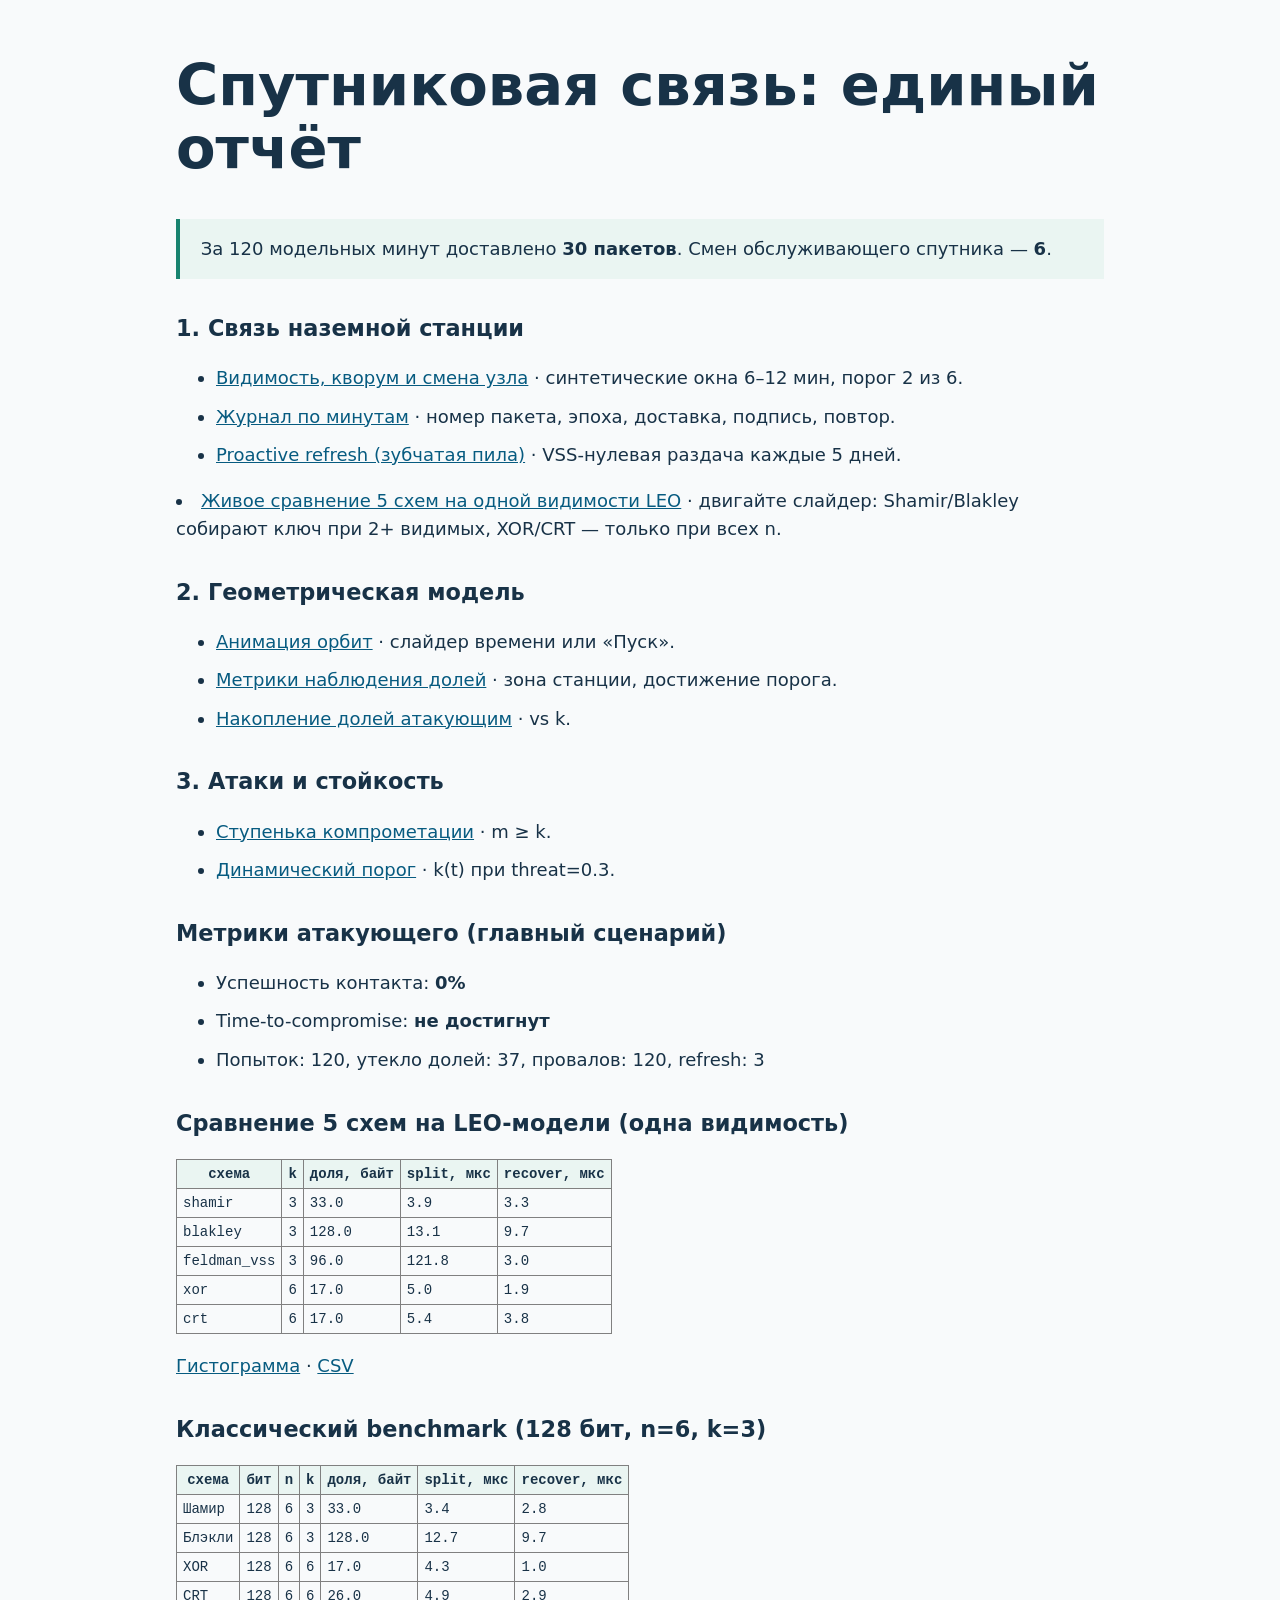
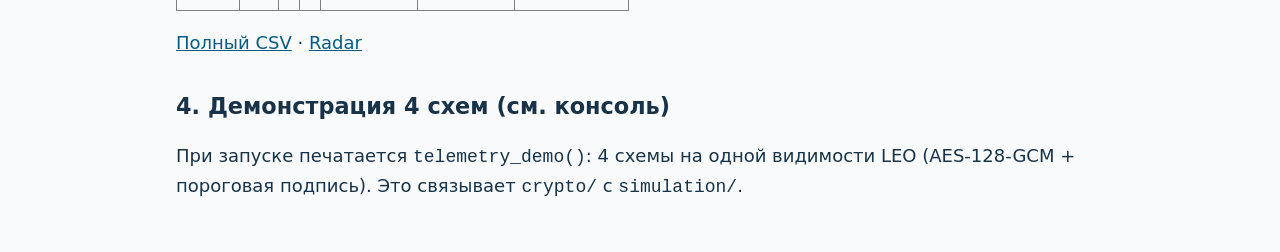
==== src/satellite_key_management/results/index.html @ 53762fa7 "feat: фиксы, доработка итд" ====
<!doctype html>
<html lang="ru"><meta charset="utf-8"><meta name="viewport" content="width=device-width, initial-scale=1">
<title>Спутниковая связь — итоговый отчёт</title>
<style>
body{max-width:58rem;margin:6vh auto;padding:0 1.4rem;font:18px/1.55 system-ui;color:#183247;background:#f8fafb}
h1{font-size:clamp(2rem,5vw,3.6rem);line-height:1.1} h2{margin-top:2rem;font-size:1.4rem}
a{color:#075b80} li{margin:.65rem 0} .metric{padding:1rem 1.3rem;border-left:4px solid #18836f;background:#eaf5f2}
table{font:14px monospace;margin:.6rem 0} th{background:#eaf5f2}
</style><main><h1>Спутниковая связь: единый отчёт</h1>
<p class="metric">За 120 модельных минут доставлено <b>30 пакетов</b>.
Смен обслуживающего спутника — <b>6</b>.</p>

<h2>1. Связь наземной станции</h2><ul>
<li><a href="contacts.html">Видимость, кворум и смена узла</a> · синтетические окна 6–12 мин, порог 2 из 6.</li>
<li><a href="contacts.csv">Журнал по минутам</a> · номер пакета, эпоха, доставка, подпись, повтор.</li>
<li><a href="refresh.png">Proactive refresh (зубчатая пила)</a> · VSS-нулевая раздача каждые 5 дней.</li>
</ul>

<li><a href="schemes_on_leo_live.html">Живое сравнение 5 схем на одной видимости LEO</a>
    · двигайте слайдер: Shamir/Blakley собирают ключ при 2+ видимых, XOR/CRT — только при всех n.</li>


<h2>2. Геометрическая модель</h2><ul>
<li><a href="simulation_3d.html">Анимация орбит</a> · слайдер времени или «Пуск».</li>
<li><a href="metrics_dashboard.html">Метрики наблюдения долей</a> · зона станции, достижение порога.</li>
<li><a href="attacker_accumulation.png">Накопление долей атакующим</a> · vs k.</li>
</ul>

<h2>3. Атаки и стойкость</h2><ul>
<li><a href="compromise_step.png">Ступенька компрометации</a> · m ≥ k.</li>
<li><a href="dynamic_k.png">Динамический порог</a> · k(t) при threat=0.3.</li>
</ul>

<h2>Метрики атакующего (главный сценарий)</h2>
<ul>
<li>Успешность контакта: <b>0%</b></li>
<li>Time-to-compromise: <b>не достигнут</b></li>
<li>Попыток: 120, утекло долей: 37,
    провалов: 120, refresh: 3</li>
</ul>


<h2>Сравнение 5 схем на LEO-модели (одна видимость)</h2>
<table border="1" cellpadding="6" style="border-collapse:collapse">
<tr><th>схема</th><th>k</th><th>доля, байт</th><th>split, мкс</th><th>recover, мкс</th></tr>
<tr><td>shamir</td><td>3</td><td>33.0</td><td>3.9</td><td>3.3</td></tr><tr><td>blakley</td><td>3</td><td>128.0</td><td>13.1</td><td>9.7</td></tr><tr><td>feldman_vss</td><td>3</td><td>96.0</td><td>121.8</td><td>3.0</td></tr><tr><td>xor</td><td>6</td><td>17.0</td><td>5.0</td><td>1.9</td></tr><tr><td>crt</td><td>6</td><td>17.0</td><td>5.4</td><td>3.8</td></tr>
</table>
<p><a href="schemes_on_leo.png">Гистограмма</a> · <a href="schemes_on_leo.csv">CSV</a></p>


<h2>Классический benchmark (128 бит, n=6, k=3)</h2>
<table border="1" cellpadding="6" style="border-collapse:collapse">
<tr><th>схема</th><th>бит</th><th>n</th><th>k</th><th>доля, байт</th>
<th>split, мкс</th><th>recover, мкс</th></tr>
<tr><td>Шамир</td><td>128</td><td>6</td><td>3</td><td>33.0</td><td>3.4</td><td>2.8</td></tr><tr><td>Блэкли</td><td>128</td><td>6</td><td>3</td><td>128.0</td><td>12.7</td><td>9.7</td></tr><tr><td>XOR</td><td>128</td><td>6</td><td>6</td><td>17.0</td><td>4.3</td><td>1.0</td></tr><tr><td>CRT</td><td>128</td><td>6</td><td>6</td><td>26.0</td><td>4.9</td><td>2.9</td></tr>
</table>
<p><a href="benchmark.csv">Полный CSV</a> · <a href="radar.png">Radar</a></p>




<h2>4. Демонстрация 4 схем (см. консоль)</h2>
<p>При запуске печатается <code>telemetry_demo()</code>: 4 схемы на одной видимости LEO
(AES-128-GCM + пороговая подпись). Это связывает <code>crypto/</code> с <code>simulation/</code>.</p>
</main></html>
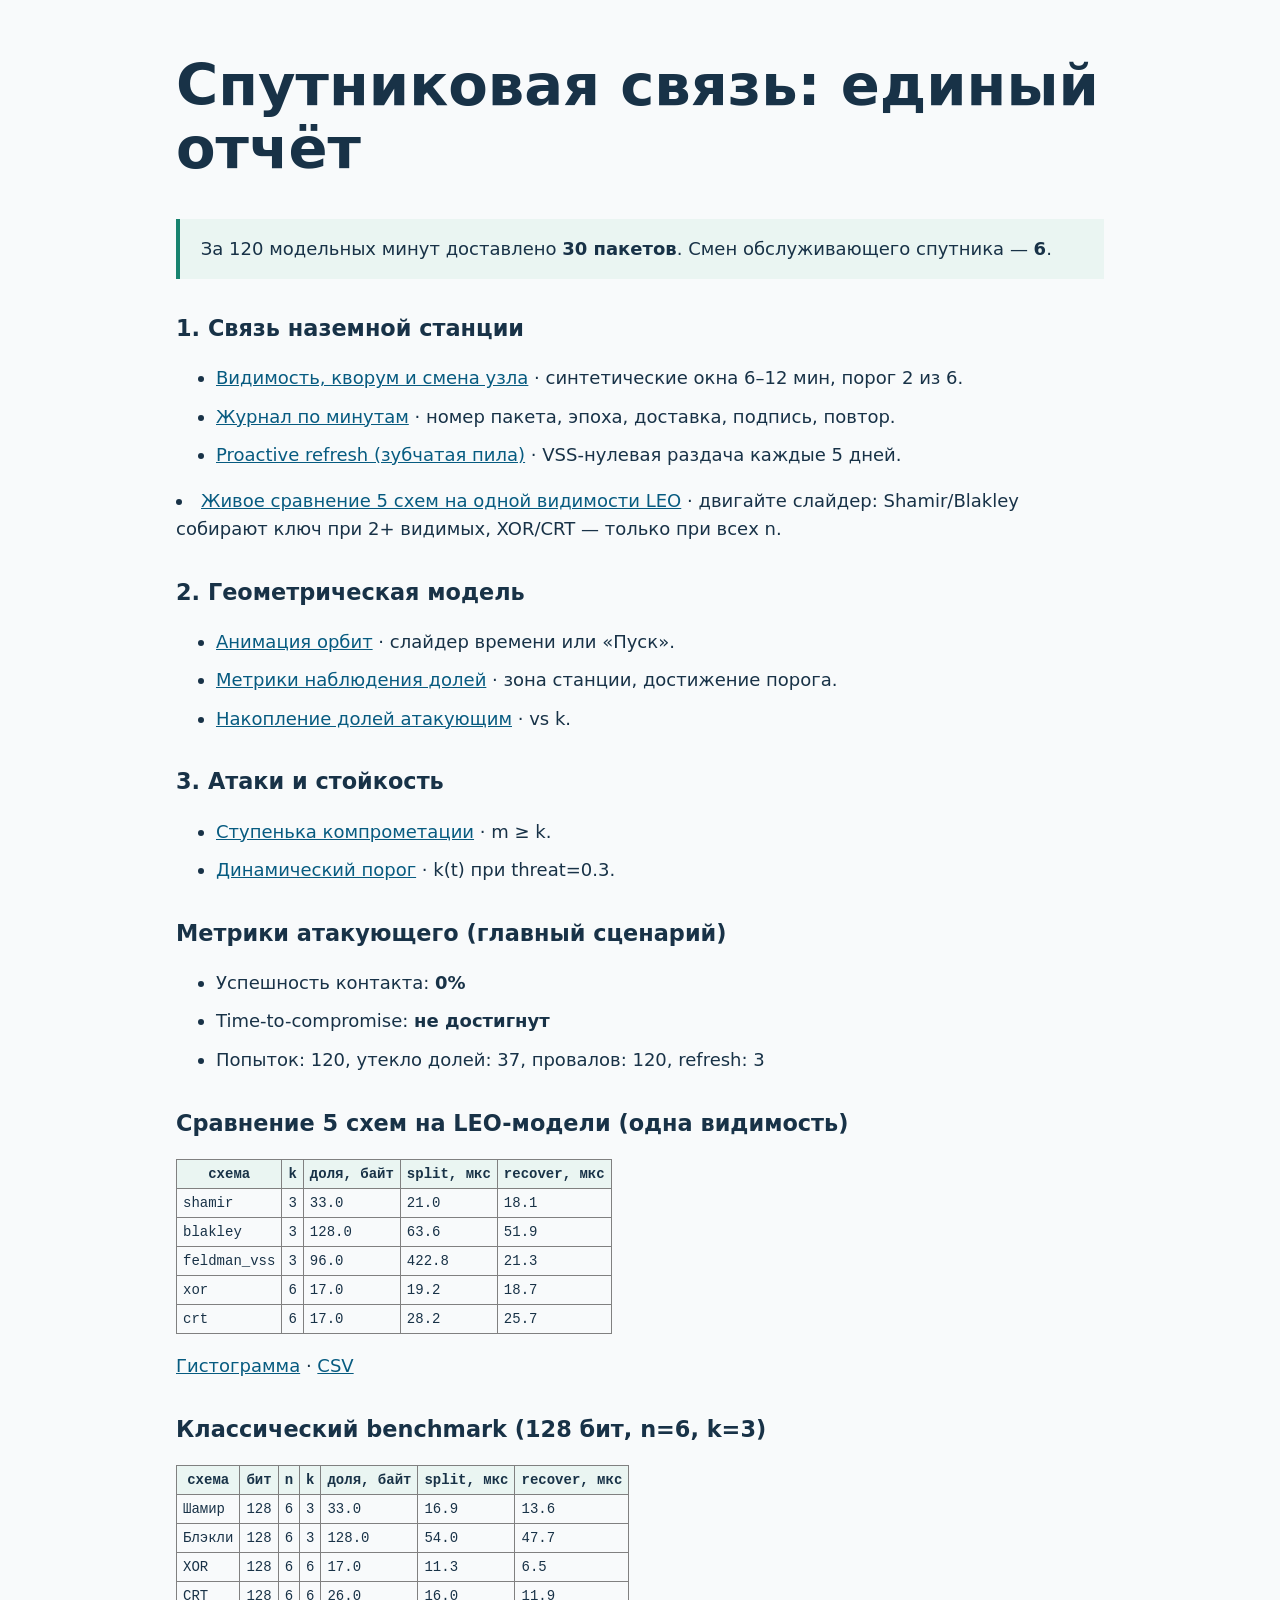
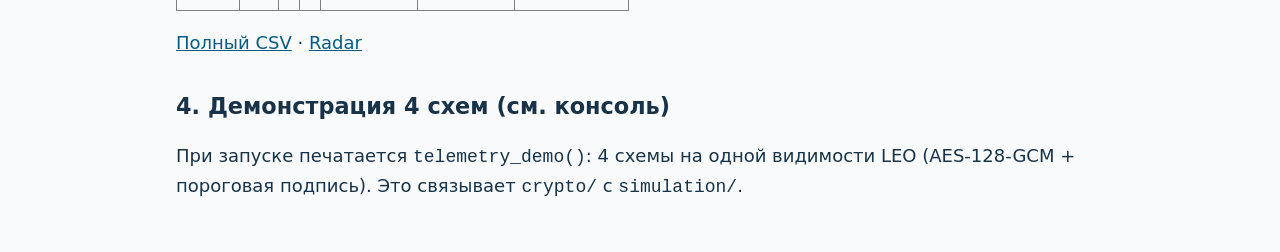
==== commit 21625df8: "Fix feldman vss; fix reports and visualization" ====
--- a/src/satellite_key_management/results/index.html
+++ b/src/satellite_key_management/results/index.html
@@ -43,7 +43,7 @@
 <h2>Сравнение 5 схем на LEO-модели (одна видимость)</h2>
 <table border="1" cellpadding="6" style="border-collapse:collapse">
 <tr><th>схема</th><th>k</th><th>доля, байт</th><th>split, мкс</th><th>recover, мкс</th></tr>
-<tr><td>shamir</td><td>3</td><td>33.0</td><td>3.9</td><td>3.3</td></tr><tr><td>blakley</td><td>3</td><td>128.0</td><td>13.1</td><td>9.7</td></tr><tr><td>feldman_vss</td><td>3</td><td>96.0</td><td>121.8</td><td>3.0</td></tr><tr><td>xor</td><td>6</td><td>17.0</td><td>5.0</td><td>1.9</td></tr><tr><td>crt</td><td>6</td><td>17.0</td><td>5.4</td><td>3.8</td></tr>
+<tr><td>shamir</td><td>3</td><td>33.0</td><td>21.0</td><td>18.1</td></tr><tr><td>blakley</td><td>3</td><td>128.0</td><td>63.6</td><td>51.9</td></tr><tr><td>feldman_vss</td><td>3</td><td>96.0</td><td>422.8</td><td>21.3</td></tr><tr><td>xor</td><td>6</td><td>17.0</td><td>19.2</td><td>18.7</td></tr><tr><td>crt</td><td>6</td><td>17.0</td><td>28.2</td><td>25.7</td></tr>
 </table>
 <p><a href="schemes_on_leo.png">Гистограмма</a> · <a href="schemes_on_leo.csv">CSV</a></p>
 
@@ -52,7 +52,7 @@
 <table border="1" cellpadding="6" style="border-collapse:collapse">
 <tr><th>схема</th><th>бит</th><th>n</th><th>k</th><th>доля, байт</th>
 <th>split, мкс</th><th>recover, мкс</th></tr>
-<tr><td>Шамир</td><td>128</td><td>6</td><td>3</td><td>33.0</td><td>3.4</td><td>2.8</td></tr><tr><td>Блэкли</td><td>128</td><td>6</td><td>3</td><td>128.0</td><td>12.7</td><td>9.7</td></tr><tr><td>XOR</td><td>128</td><td>6</td><td>6</td><td>17.0</td><td>4.3</td><td>1.0</td></tr><tr><td>CRT</td><td>128</td><td>6</td><td>6</td><td>26.0</td><td>4.9</td><td>2.9</td></tr>
+<tr><td>Шамир</td><td>128</td><td>6</td><td>3</td><td>33.0</td><td>16.9</td><td>13.6</td></tr><tr><td>Блэкли</td><td>128</td><td>6</td><td>3</td><td>128.0</td><td>54.0</td><td>47.7</td></tr><tr><td>XOR</td><td>128</td><td>6</td><td>6</td><td>17.0</td><td>11.3</td><td>6.5</td></tr><tr><td>CRT</td><td>128</td><td>6</td><td>6</td><td>26.0</td><td>16.0</td><td>11.9</td></tr>
 </table>
 <p><a href="benchmark.csv">Полный CSV</a> · <a href="radar.png">Radar</a></p>
 
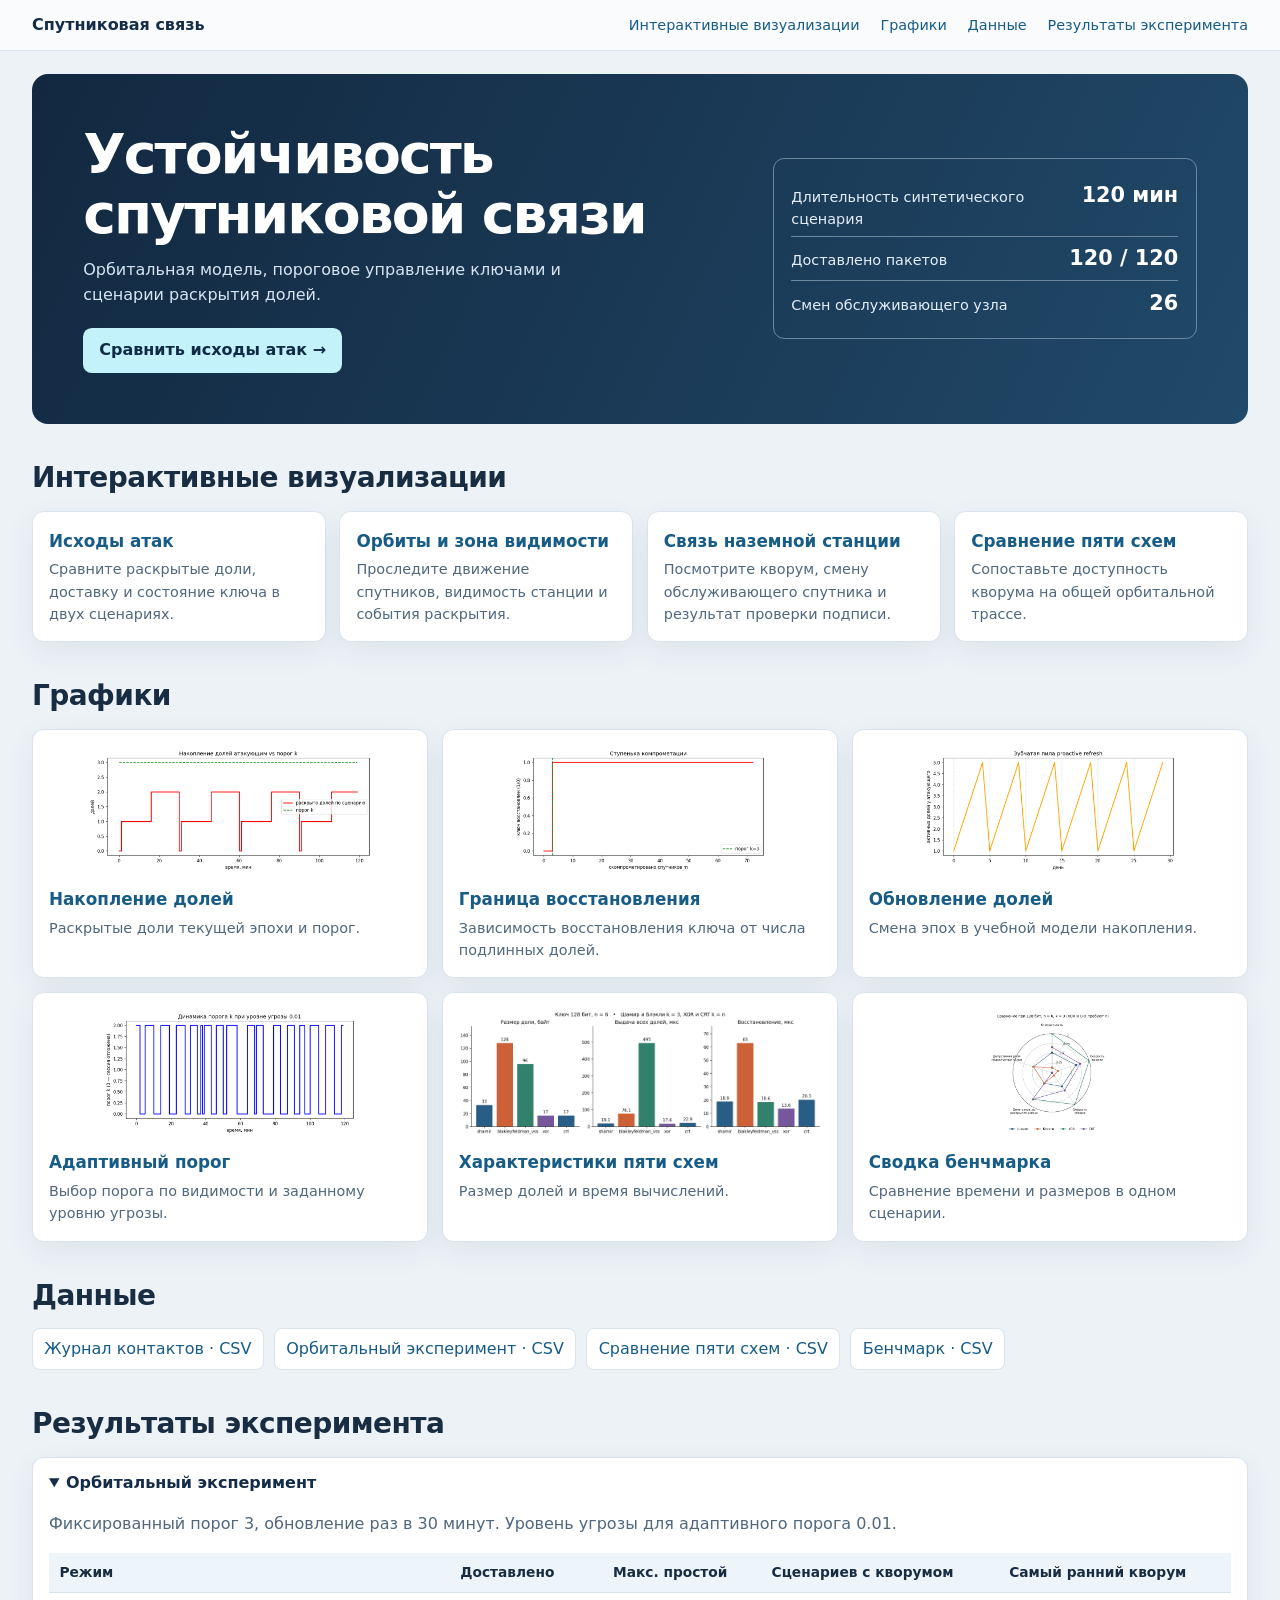
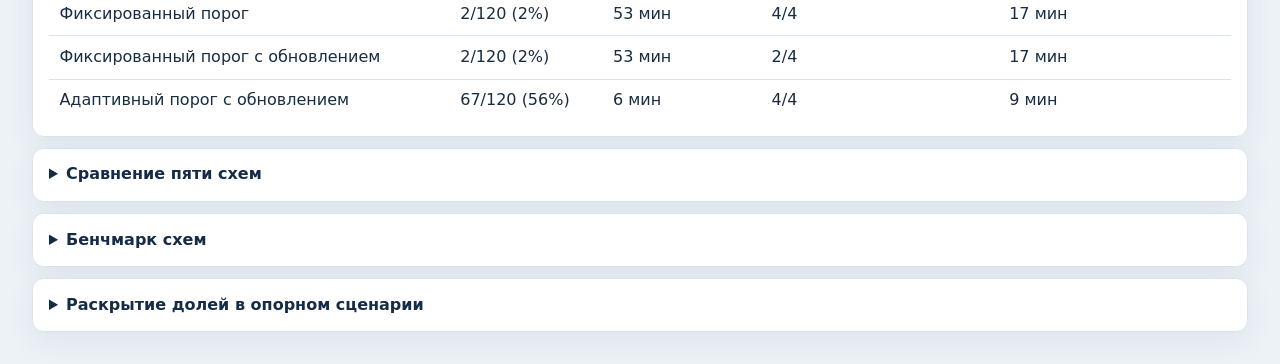
==== commit 121953bd: "Interface update" ====
--- a/src/satellite_key_management/results/index.html
+++ b/src/satellite_key_management/results/index.html
@@ -1,65 +1,54 @@
 <!doctype html>
-<html lang="ru"><meta charset="utf-8"><meta name="viewport" content="width=device-width, initial-scale=1">
-<title>Спутниковая связь — итоговый отчёт</title>
-<style>
-body{max-width:58rem;margin:6vh auto;padding:0 1.4rem;font:18px/1.55 system-ui;color:#183247;background:#f8fafb}
-h1{font-size:clamp(2rem,5vw,3.6rem);line-height:1.1} h2{margin-top:2rem;font-size:1.4rem}
-a{color:#075b80} li{margin:.65rem 0} .metric{padding:1rem 1.3rem;border-left:4px solid #18836f;background:#eaf5f2}
-table{font:14px monospace;margin:.6rem 0} th{background:#eaf5f2}
-</style><main><h1>Спутниковая связь: единый отчёт</h1>
-<p class="metric">За 120 модельных минут доставлено <b>30 пакетов</b>.
-Смен обслуживающего спутника — <b>6</b>.</p>
-
-<h2>1. Связь наземной станции</h2><ul>
-<li><a href="contacts.html">Видимость, кворум и смена узла</a> · синтетические окна 6–12 мин, порог 2 из 6.</li>
-<li><a href="contacts.csv">Журнал по минутам</a> · номер пакета, эпоха, доставка, подпись, повтор.</li>
-<li><a href="refresh.png">Proactive refresh (зубчатая пила)</a> · VSS-нулевая раздача каждые 5 дней.</li>
-</ul>
-
-<li><a href="schemes_on_leo_live.html">Живое сравнение 5 схем на одной видимости LEO</a>
-    · двигайте слайдер: Shamir/Blakley собирают ключ при 2+ видимых, XOR/CRT — только при всех n.</li>
-
-
-<h2>2. Геометрическая модель</h2><ul>
-<li><a href="simulation_3d.html">Анимация орбит</a> · слайдер времени или «Пуск».</li>
-<li><a href="metrics_dashboard.html">Метрики наблюдения долей</a> · зона станции, достижение порога.</li>
-<li><a href="attacker_accumulation.png">Накопление долей атакующим</a> · vs k.</li>
-</ul>
-
-<h2>3. Атаки и стойкость</h2><ul>
-<li><a href="compromise_step.png">Ступенька компрометации</a> · m ≥ k.</li>
-<li><a href="dynamic_k.png">Динамический порог</a> · k(t) при threat=0.3.</li>
-</ul>
-
-<h2>Метрики атакующего (главный сценарий)</h2>
-<ul>
-<li>Успешность контакта: <b>0%</b></li>
-<li>Time-to-compromise: <b>не достигнут</b></li>
-<li>Попыток: 120, утекло долей: 37,
-    провалов: 120, refresh: 3</li>
-</ul>
-
-
-<h2>Сравнение 5 схем на LEO-модели (одна видимость)</h2>
-<table border="1" cellpadding="6" style="border-collapse:collapse">
-<tr><th>схема</th><th>k</th><th>доля, байт</th><th>split, мкс</th><th>recover, мкс</th></tr>
-<tr><td>shamir</td><td>3</td><td>33.0</td><td>21.0</td><td>18.1</td></tr><tr><td>blakley</td><td>3</td><td>128.0</td><td>63.6</td><td>51.9</td></tr><tr><td>feldman_vss</td><td>3</td><td>96.0</td><td>422.8</td><td>21.3</td></tr><tr><td>xor</td><td>6</td><td>17.0</td><td>19.2</td><td>18.7</td></tr><tr><td>crt</td><td>6</td><td>17.0</td><td>28.2</td><td>25.7</td></tr>
-</table>
-<p><a href="schemes_on_leo.png">Гистограмма</a> · <a href="schemes_on_leo.csv">CSV</a></p>
-
-
-<h2>Классический benchmark (128 бит, n=6, k=3)</h2>
-<table border="1" cellpadding="6" style="border-collapse:collapse">
-<tr><th>схема</th><th>бит</th><th>n</th><th>k</th><th>доля, байт</th>
-<th>split, мкс</th><th>recover, мкс</th></tr>
-<tr><td>Шамир</td><td>128</td><td>6</td><td>3</td><td>33.0</td><td>16.9</td><td>13.6</td></tr><tr><td>Блэкли</td><td>128</td><td>6</td><td>3</td><td>128.0</td><td>54.0</td><td>47.7</td></tr><tr><td>XOR</td><td>128</td><td>6</td><td>6</td><td>17.0</td><td>11.3</td><td>6.5</td></tr><tr><td>CRT</td><td>128</td><td>6</td><td>6</td><td>26.0</td><td>16.0</td><td>11.9</td></tr>
-</table>
-<p><a href="benchmark.csv">Полный CSV</a> · <a href="radar.png">Radar</a></p>
-
-
-
-
-<h2>4. Демонстрация 4 схем (см. консоль)</h2>
-<p>При запуске печатается <code>telemetry_demo()</code>: 4 схемы на одной видимости LEO
-(AES-128-GCM + пороговая подпись). Это связывает <code>crypto/</code> с <code>simulation/</code>.</p>
-</main></html>+<html lang="ru">
+<head>
+<meta charset="utf-8">
+<meta name="viewport" content="width=device-width, initial-scale=1">
+<title>Спутниковая связь · Отчёт симуляции</title>
+<link rel="stylesheet" href="report.css">
+</head>
+<body>
+<header class="topbar"><div class="shell">
+<strong>Спутниковая связь</strong><nav aria-label="Разделы отчёта"><a href="#views">Интерактивные визуализации</a><a href="#charts">Графики</a><a href="#data">Данные</a><a href="#results">Результаты эксперимента</a></nav>
+</div></header>
+<main class="shell report">
+<header class="hero">
+<div><h1>Устойчивость спутниковой связи</h1>
+<p>Орбитальная модель, пороговое управление ключами и сценарии раскрытия долей.</p><a class="primary" href="metrics_dashboard.html">Сравнить исходы атак →</a></div>
+<dl aria-label="Результаты синтетического сценария">
+<div><dt>Длительность синтетического сценария</dt><dd>120 мин</dd></div>
+<div><dt>Доставлено пакетов</dt><dd>120 / 120</dd></div>
+<div><dt>Смен обслуживающего узла</dt><dd>26</dd></div>
+</dl>
+</header>
+<section id="views"><h2>Интерактивные визуализации</h2><div class="card-grid"><a class="card" href="metrics_dashboard.html"><strong>Исходы атак</strong><span>Сравните раскрытые доли, доставку и состояние ключа в двух сценариях.</span></a>
+<a class="card" href="simulation_3d.html"><strong>Орбиты и зона видимости</strong><span>Проследите движение спутников, видимость станции и события раскрытия.</span></a>
+<a class="card" href="contacts.html"><strong>Связь наземной станции</strong><span>Посмотрите кворум, смену обслуживающего спутника и результат проверки подписи.</span></a>
+<a class="card" href="schemes_on_leo_live.html"><strong>Сравнение пяти схем</strong><span>Сопоставьте доступность кворума на общей орбитальной трассе.</span></a></div></section><section id="charts"><h2>Графики</h2><div class="card-grid gallery"><a class="card" href="attacker_accumulation.png"><img src="attacker_accumulation.png" alt="" loading="lazy"><strong>Накопление долей</strong><span>Раскрытые доли текущей эпохи и порог.</span></a>
+<a class="card" href="compromise_step.png"><img src="compromise_step.png" alt="" loading="lazy"><strong>Граница восстановления</strong><span>Зависимость восстановления ключа от числа подлинных долей.</span></a>
+<a class="card" href="refresh.png"><img src="refresh.png" alt="" loading="lazy"><strong>Обновление долей</strong><span>Смена эпох в учебной модели накопления.</span></a>
+<a class="card" href="dynamic_k.png"><img src="dynamic_k.png" alt="" loading="lazy"><strong>Адаптивный порог</strong><span>Выбор порога по видимости и заданному уровню угрозы.</span></a>
+<a class="card" href="schemes_on_leo.png"><img src="schemes_on_leo.png" alt="" loading="lazy"><strong>Характеристики пяти схем</strong><span>Размер долей и время вычислений.</span></a>
+<a class="card" href="radar.png"><img src="radar.png" alt="" loading="lazy"><strong>Сводка бенчмарка</strong><span>Сравнение времени и размеров в одном сценарии.</span></a></div></section><section id="data"><h2>Данные</h2><ul class="data-links"><li><a href="contacts.csv">Журнал контактов · CSV</a></li><li><a href="orbital_experiment.csv">Орбитальный эксперимент · CSV</a></li><li><a href="schemes_on_leo.csv">Сравнение пяти схем · CSV</a></li><li><a href="benchmark.csv">Бенчмарк · CSV</a></li></ul></section><section id="results"><h2>Результаты эксперимента</h2><details class="table-card" open>
+<summary>Орбитальный эксперимент</summary><p>Фиксированный порог 3, обновление раз в 30 минут. Уровень угрозы для адаптивного порога 0.01.</p>
+<div class="table-scroll"><table>
+<thead><tr><th scope="col">Режим</th><th scope="col">Доставлено</th><th scope="col">Макс. простой</th><th scope="col">Сценариев с кворумом</th><th scope="col">Самый ранний кворум</th></tr></thead><tbody><tr><td>Фиксированный порог</td><td>2/120 (2%)</td><td>53 мин</td><td>4/4</td><td>17 мин</td></tr><tr><td>Фиксированный порог с обновлением</td><td>2/120 (2%)</td><td>53 мин</td><td>2/4</td><td>17 мин</td></tr><tr><td>Адаптивный порог с обновлением</td><td>67/120 (56%)</td><td>6 мин</td><td>4/4</td><td>9 мин</td></tr></tbody>
+</table></div>
+</details><details class="table-card">
+<summary>Сравнение пяти схем</summary>
+<div class="table-scroll"><table>
+<thead><tr><th scope="col">Схема</th><th scope="col">k</th><th scope="col">Доля, байт</th><th scope="col">Выдача, мкс</th><th scope="col">Восстановление, мкс</th></tr></thead><tbody><tr><td>shamir</td><td>3</td><td>33.0</td><td>19.1</td><td>18.9</td></tr><tr><td>blakley</td><td>3</td><td>128.0</td><td>76.1</td><td>63.0</td></tr><tr><td>feldman_vss</td><td>3</td><td>96.0</td><td>494.5</td><td>18.6</td></tr><tr><td>xor</td><td>6</td><td>17.0</td><td>17.6</td><td>13.6</td></tr><tr><td>crt</td><td>6</td><td>17.0</td><td>22.9</td><td>20.3</td></tr></tbody>
+</table></div>
+</details><details class="table-card">
+<summary>Бенчмарк схем</summary>
+<div class="table-scroll"><table>
+<thead><tr><th scope="col">Схема</th><th scope="col">Бит</th><th scope="col">n</th><th scope="col">k</th><th scope="col">Доля, байт</th><th scope="col">Выдача, мкс</th><th scope="col">Восстановление, мкс</th></tr></thead><tbody><tr><td>Шамир</td><td>128</td><td>6</td><td>3</td><td>33.0</td><td>19.7</td><td>17.6</td></tr><tr><td>Блэкли</td><td>128</td><td>6</td><td>3</td><td>128.0</td><td>78.3</td><td>91.5</td></tr><tr><td>XOR</td><td>128</td><td>6</td><td>6</td><td>17.0</td><td>12.8</td><td>7.5</td></tr><tr><td>CRT</td><td>128</td><td>6</td><td>6</td><td>26.0</td><td>16.9</td><td>13.6</td></tr></tbody>
+</table></div>
+</details><details class="table-card">
+<summary>Раскрытие долей в опорном сценарии</summary>
+<div class="table-scroll"><table>
+<thead><tr><th scope="col">Показатель</th><th scope="col">Результат</th></tr></thead><tbody><tr><td>Первый кворум из раскрытых долей</td><td>За время прогона не достигнут</td></tr><tr><td>Состояние ключа в конце</td><td>Кворум ниже порога</td></tr><tr><td>Доля отсчётов с видимостью и накопленным кворумом</td><td>0%</td></tr><tr><td>Обновлений долей</td><td>3</td></tr></tbody>
+</table></div>
+</details></section>
+</main>
+</body>
+</html>
--- a/src/satellite_key_management/results/report.css
+++ b/src/satellite_key_management/results/report.css
@@ -0,0 +1,82 @@
+:root {
+    color-scheme: light;
+    font: 16px/1.55 system-ui, sans-serif;
+    color: #182d42;
+    background: #edf2f7;
+    --surface: #fff;
+    --muted: #50677d;
+    --line: #d9e3ed;
+    --link: #175c86;
+    --navy: #142c47;
+    --shadow: 0 10px 30px rgba(23, 54, 80, .07);
+}
+
+* { box-sizing: border-box; }
+body { margin: 0; }
+[hidden] { display: none !important; }
+a { color: var(--link); }
+:focus-visible { outline: 3px solid #338cc0; outline-offset: 4px; }
+.shell { width: min(100% - 2rem, 76rem); margin-inline: auto; }
+.shell.wide { max-width: 88rem; width: min(100% - 2rem, 88rem); }
+
+.topbar { background: #f9fbfd; border-bottom: 1px solid var(--line); }
+.topbar .shell { display: flex; flex-wrap: wrap; align-items: center; justify-content: space-between;
+    gap: .4rem 1.5rem; padding-block: .8rem; }
+.topbar a { text-decoration: none; }
+.topbar a:hover { text-decoration: underline; }
+.topbar strong { color: var(--navy); }
+.topbar nav { display: flex; flex-wrap: wrap; gap: .45rem 1.3rem; font-size: .9rem; }
+
+.hero { display: grid; grid-template-columns: minmax(0, 1.55fr) minmax(15rem, 1fr); gap: 2rem;
+    align-items: center; margin-top: 1.4rem; padding: clamp(1.4rem, 4vw, 3.25rem);
+    border-radius: 1rem; color: #fff; background: linear-gradient(115deg, #122840, #214969); }
+.hero h1, .page-heading h1 { margin: 0; font-size: clamp(1.85rem, 4.5vw, 3.45rem);
+    line-height: 1.08; letter-spacing: -.035em; }
+.hero p { margin: .85rem 0 0; max-width: 54ch; color: #d7e5f2; }
+.hero .primary { display: inline-block; margin-top: 1.3rem; padding: .62rem 1rem; border-radius: .55rem;
+    background: #c3f2fa; color: #102b45; font-weight: 700; text-decoration: none; }
+.hero .primary:hover { background: #e5faff; }
+.hero dl { margin: 0; border: 1px solid #6c889e; border-radius: .7rem; padding: .85rem 1.1rem; }
+.hero dl div { display: flex; justify-content: space-between; align-items: baseline; gap: 1rem; padding: .35rem 0; }
+.hero dl div + div { border-top: 1px solid #6c889e; }
+.hero dt { color: #e4eef8; font-size: .9rem; }
+.hero dd { margin: 0; white-space: nowrap; font-size: 1.3rem; font-weight: 700; font-variant-numeric: tabular-nums; }
+
+.report section { margin-block: 2rem; }
+.report h2 { margin: 0 0 .7rem; font-size: clamp(1.25rem, 3vw, 1.75rem); letter-spacing: -.02em; }
+.card-grid { display: grid; grid-template-columns: repeat(auto-fit, minmax(min(100%, 15rem), 1fr)); gap: .85rem; }
+.card { display: flex; flex-direction: column; padding: 1rem; border: 1px solid var(--line);
+    border-radius: .72rem; background: var(--surface); color: inherit; text-decoration: none; box-shadow: var(--shadow); }
+.card:hover { border-color: #78afcb; }
+.card strong { font-size: 1.05rem; color: var(--link); }
+.card span { margin-top: .3rem; color: var(--muted); font-size: .9rem; }
+.card img { display: block; width: 100%; height: 8rem; object-fit: contain; border-radius: .35rem;
+    margin-bottom: .75rem; background: #fff; }
+.gallery { grid-template-columns: repeat(auto-fit, minmax(min(100%, 19rem), 1fr)); }
+.data-links { display: flex; flex-wrap: wrap; gap: .65rem; margin: 0; padding: 0; list-style: none; }
+.data-links a { display: inline-block; background: var(--surface); border: 1px solid var(--line);
+    padding: .48rem .7rem; border-radius: .5rem; text-decoration: none; }
+.data-links a:hover { text-decoration: underline; }
+
+.table-card, .page-heading, .plot-frame, .scenario, .replay { background: var(--surface);
+    border: 1px solid var(--line); border-radius: .72rem; box-shadow: var(--shadow); }
+.table-card { margin: .7rem 0; padding: .85rem 1rem; }
+.table-card summary { cursor: pointer; font-weight: 700; color: var(--navy); }
+.table-card p { color: var(--muted); }
+.table-scroll { overflow-x: auto; }
+table { width: 100%; border-collapse: collapse; text-align: left; font-variant-numeric: tabular-nums; }
+th, td { border-bottom: 1px solid var(--line); padding: .55rem .65rem; }
+thead th { background: #edf4fa; font-size: .86rem; }
+tbody tr:last-child td { border-bottom: 0; }
+
+.page-heading { margin-block: 1.25rem 1rem; padding: clamp(1rem, 3vw, 2rem); }
+.page-heading h1 { font-size: clamp(1.7rem, 4vw, 2.75rem); }
+.page-heading p { max-width: 70ch; margin: .6rem 0 0; color: var(--muted); }
+.plot-frame { margin-block: 1rem 2rem; min-width: 0; overflow: hidden; }
+.dashboard { padding-bottom: 2rem; }
+
+@media (max-width: 44rem) {
+    .hero { grid-template-columns: 1fr; gap: 1rem; }
+    .topbar .shell { padding-block: .65rem; }
+    .report section { margin-block: 1.4rem; }
+}
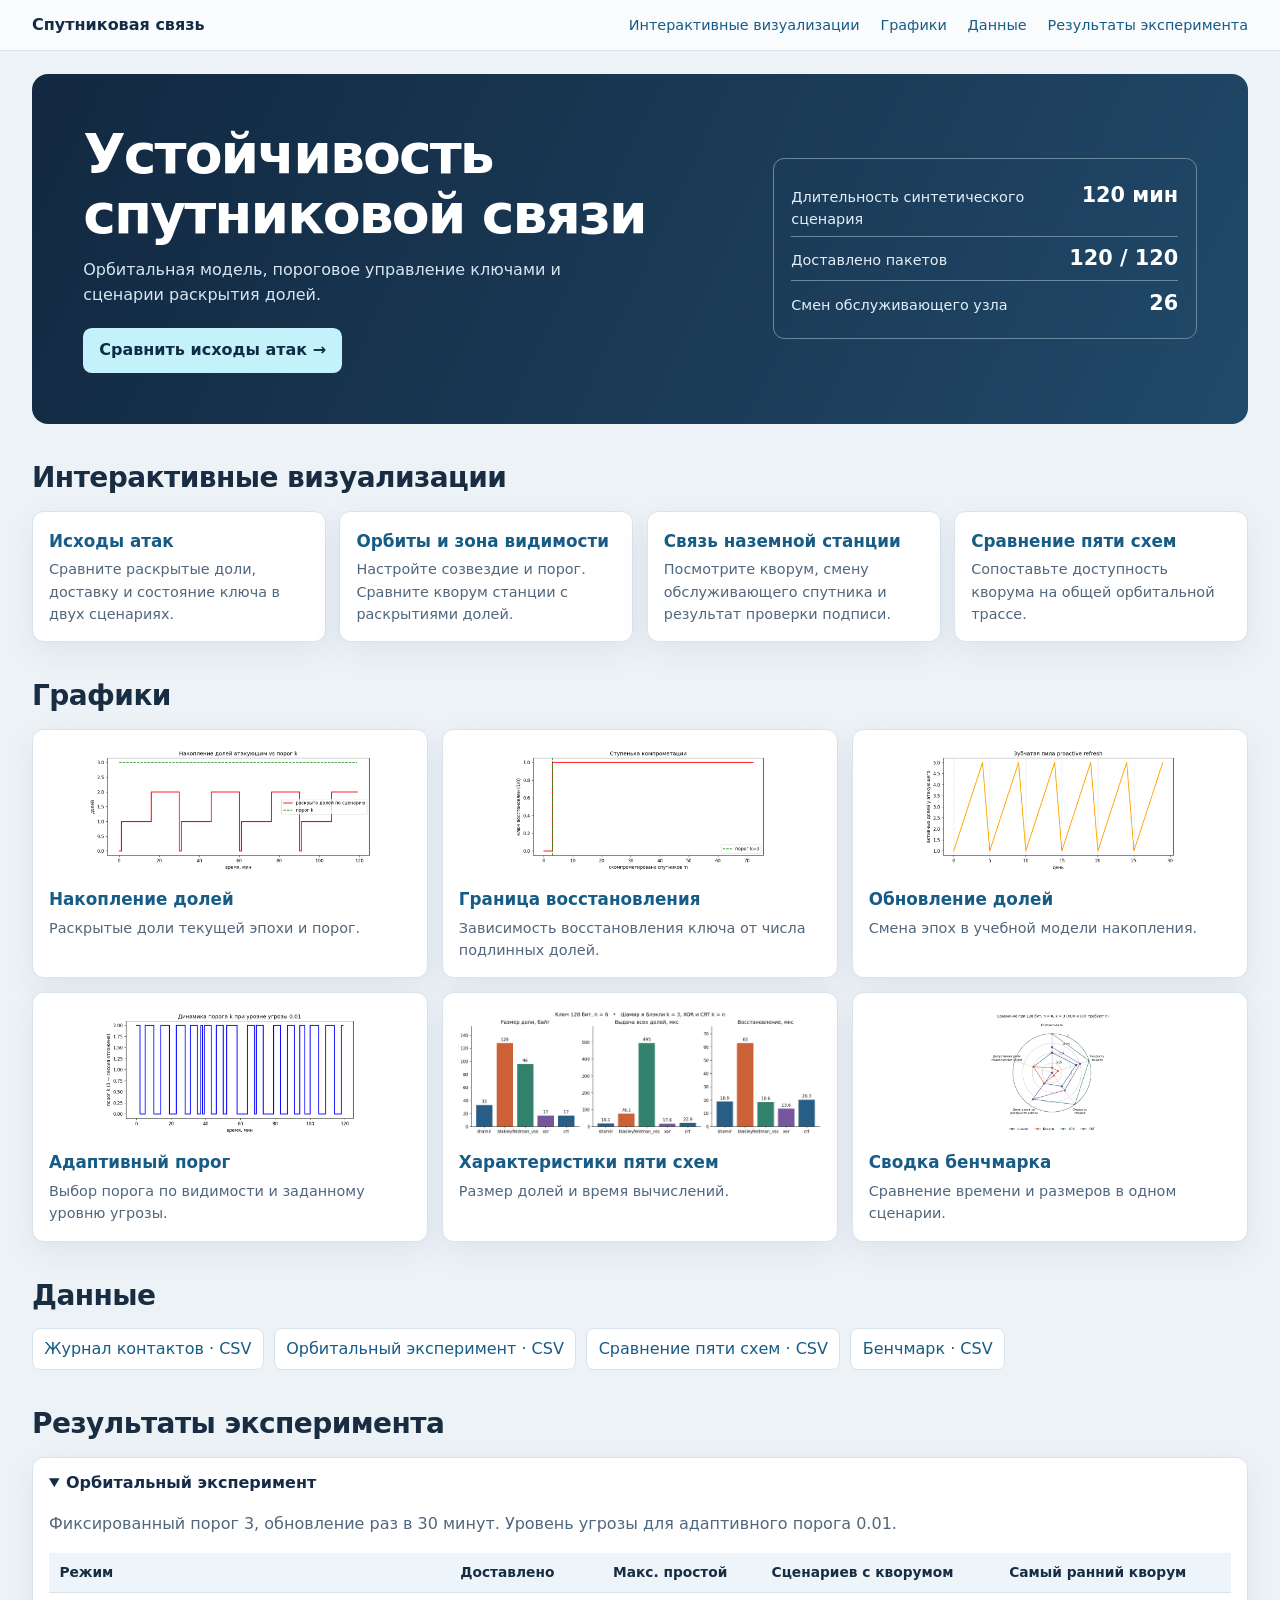
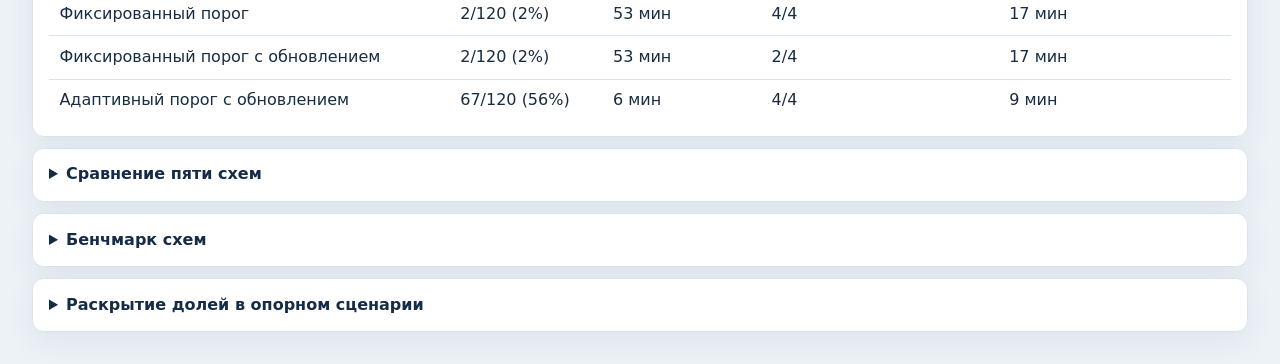
==== commit 0d63e9fa: "Visualization improvement" ====
--- a/src/satellite_key_management/results/index.html
+++ b/src/satellite_key_management/results/index.html
@@ -21,7 +21,7 @@
 </dl>
 </header>
 <section id="views"><h2>Интерактивные визуализации</h2><div class="card-grid"><a class="card" href="metrics_dashboard.html"><strong>Исходы атак</strong><span>Сравните раскрытые доли, доставку и состояние ключа в двух сценариях.</span></a>
-<a class="card" href="simulation_3d.html"><strong>Орбиты и зона видимости</strong><span>Проследите движение спутников, видимость станции и события раскрытия.</span></a>
+<a class="card" href="simulation_3d.html"><strong>Орбиты и зона видимости</strong><span>Настройте созвездие и порог. Сравните кворум станции с раскрытиями долей.</span></a>
 <a class="card" href="contacts.html"><strong>Связь наземной станции</strong><span>Посмотрите кворум, смену обслуживающего спутника и результат проверки подписи.</span></a>
 <a class="card" href="schemes_on_leo_live.html"><strong>Сравнение пяти схем</strong><span>Сопоставьте доступность кворума на общей орбитальной трассе.</span></a></div></section><section id="charts"><h2>Графики</h2><div class="card-grid gallery"><a class="card" href="attacker_accumulation.png"><img src="attacker_accumulation.png" alt="" loading="lazy"><strong>Накопление долей</strong><span>Раскрытые доли текущей эпохи и порог.</span></a>
 <a class="card" href="compromise_step.png"><img src="compromise_step.png" alt="" loading="lazy"><strong>Граница восстановления</strong><span>Зависимость восстановления ключа от числа подлинных долей.</span></a>
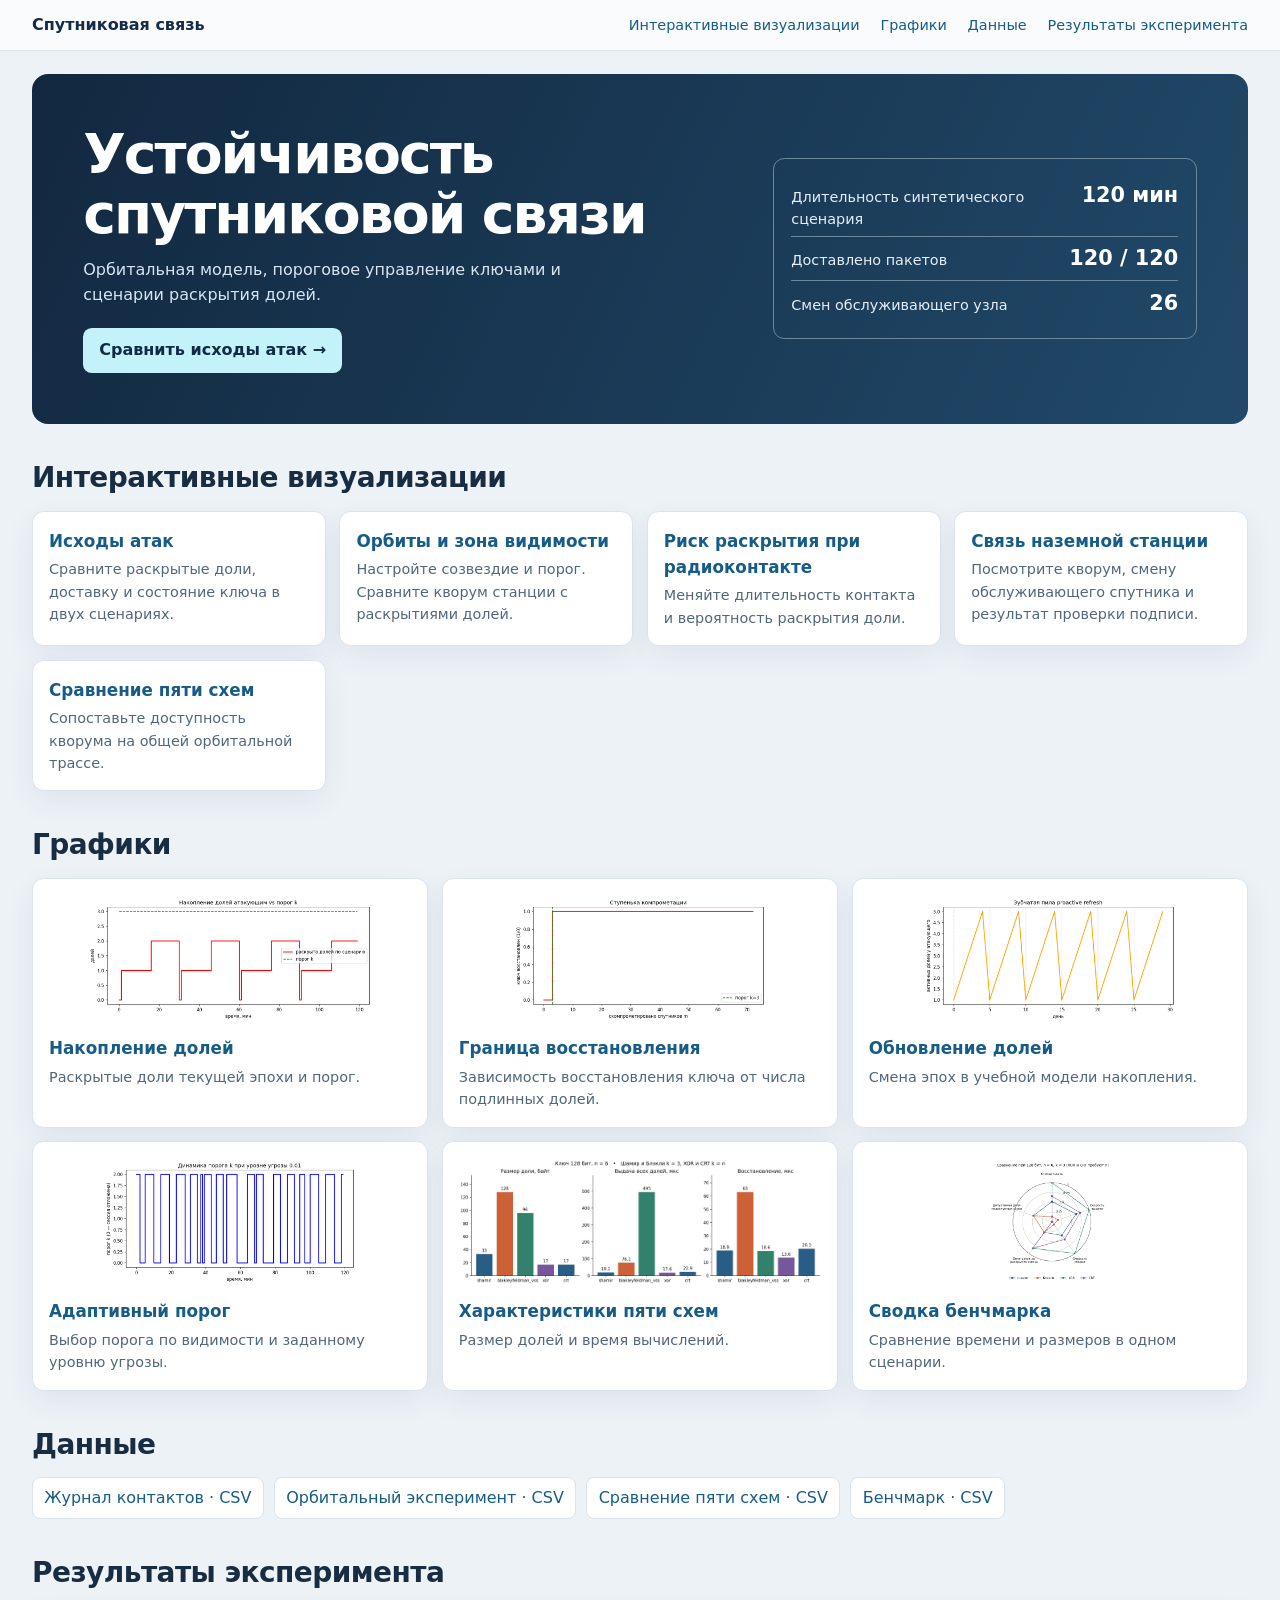
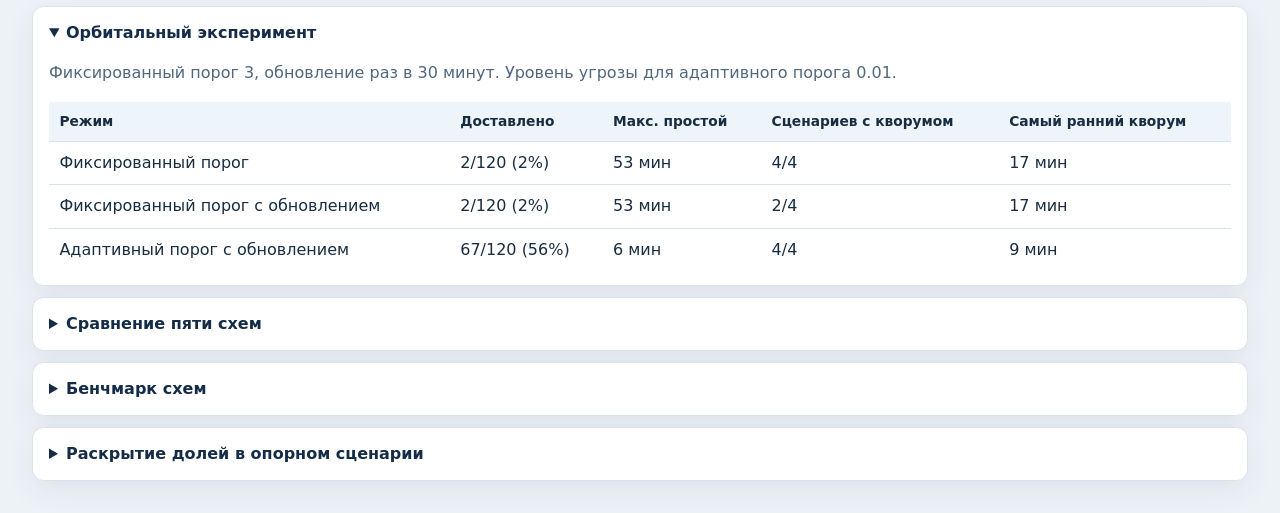
==== commit 5a3b3fef: "Симуляция с атакой на двухэтапную защиту" ====
--- a/src/satellite_key_management/results/index.html
+++ b/src/satellite_key_management/results/index.html
@@ -22,6 +22,7 @@
 </header>
 <section id="views"><h2>Интерактивные визуализации</h2><div class="card-grid"><a class="card" href="metrics_dashboard.html"><strong>Исходы атак</strong><span>Сравните раскрытые доли, доставку и состояние ключа в двух сценариях.</span></a>
 <a class="card" href="simulation_3d.html"><strong>Орбиты и зона видимости</strong><span>Настройте созвездие и порог. Сравните кворум станции с раскрытиями долей.</span></a>
+<a class="card" href="contact_risk.html"><strong>Риск раскрытия при радиоконтакте</strong><span>Меняйте длительность контакта и вероятность раскрытия доли.</span></a>
 <a class="card" href="contacts.html"><strong>Связь наземной станции</strong><span>Посмотрите кворум, смену обслуживающего спутника и результат проверки подписи.</span></a>
 <a class="card" href="schemes_on_leo_live.html"><strong>Сравнение пяти схем</strong><span>Сопоставьте доступность кворума на общей орбитальной трассе.</span></a></div></section><section id="charts"><h2>Графики</h2><div class="card-grid gallery"><a class="card" href="attacker_accumulation.png"><img src="attacker_accumulation.png" alt="" loading="lazy"><strong>Накопление долей</strong><span>Раскрытые доли текущей эпохи и порог.</span></a>
 <a class="card" href="compromise_step.png"><img src="compromise_step.png" alt="" loading="lazy"><strong>Граница восстановления</strong><span>Зависимость восстановления ключа от числа подлинных долей.</span></a>
